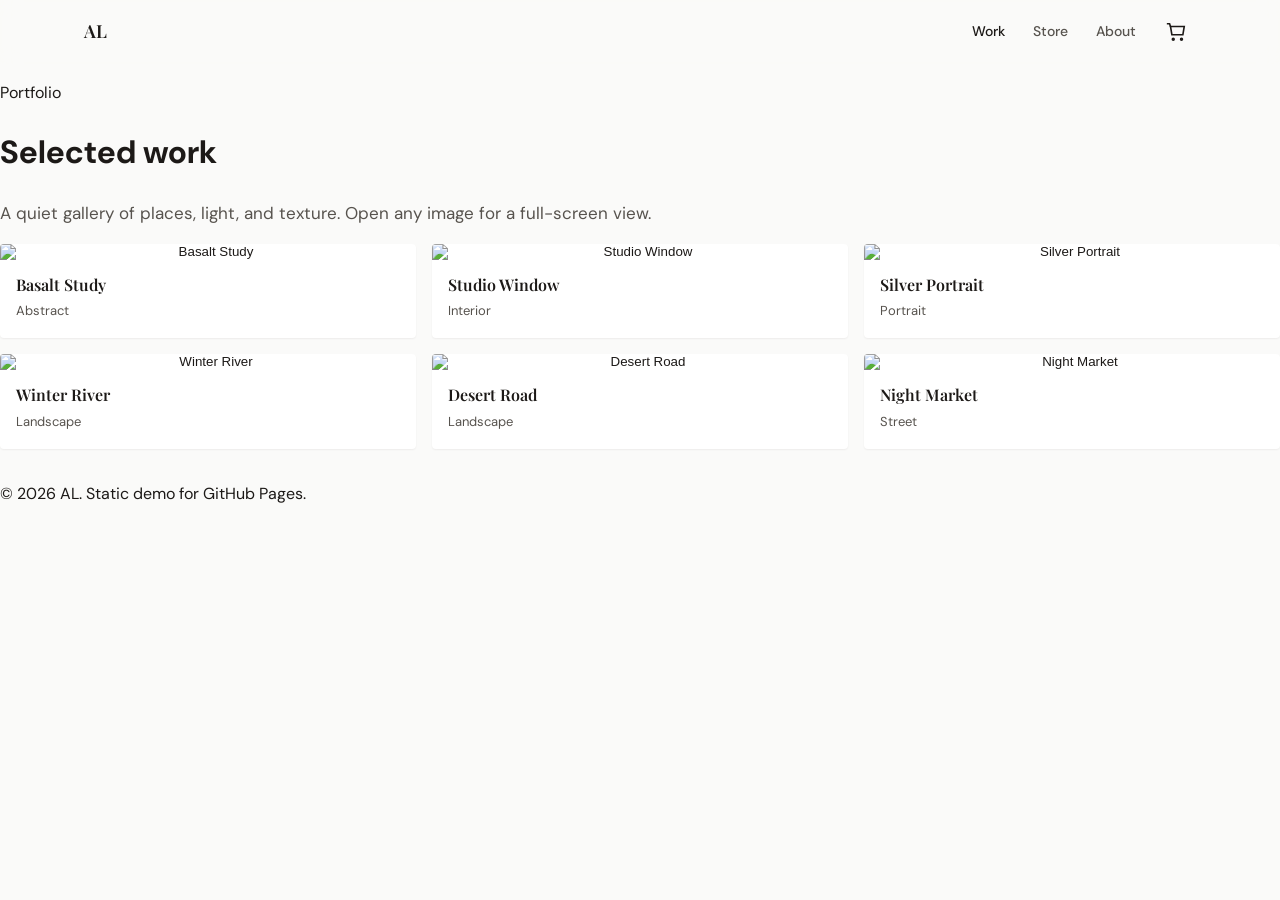
==== index.html @ bfd608ff "Rename site branding from Atelier Lumen to AL Co-authored-by: Cursor <cursoragent@cursor.com>" ====
<!DOCTYPE html>
<html lang="en">
  <head>
    <meta charset="UTF-8" />
    <meta name="viewport" content="width=device-width, initial-scale=1" />
    <title>Work — AL</title>
    <meta
      name="description"
      content="Photography portfolio — selected prints and series."
    />
    <link rel="preconnect" href="https://fonts.googleapis.com" />
    <link rel="preconnect" href="https://fonts.gstatic.com" crossorigin />
    <link
      href="https://fonts.googleapis.com/css2?family=DM+Sans:ital,opsz,wght@0,9..40,400;0,9..40,500;0,9..40,600;1,9..40,400&family=Playfair+Display:ital,wght@0,500;0,600;1,500&display=swap"
      rel="stylesheet"
    />
    <script src="https://cdn.tailwindcss.com"></script>
    <script>
      tailwind.config = {
        theme: {
          extend: {
            fontFamily: {
              serif: ['"Playfair Display"', "Georgia", "serif"],
              sans: ['"DM Sans"', "system-ui", "sans-serif"],
            },
          },
        },
      };
    </script>
    <link rel="stylesheet" href="style.css" />
  </head>
  <body class="font-sans text-stone-900 antialiased" data-page="home">
    <header class="site-header">
      <div class="site-header__inner">
        <a class="site-logo" href="index.html">AL</a>
        <nav class="site-nav" aria-label="Primary">
          <a href="index.html" data-nav="home">Work</a>
          <a href="store.html" data-nav="store">Store</a>
          <a href="about.html" data-nav="about">About</a>
          <button
            type="button"
            class="cart-btn"
            aria-label="Open cart"
            title="Cart"
          >
            <svg
              width="22"
              height="22"
              viewBox="0 0 24 24"
              fill="none"
              stroke="currentColor"
              stroke-width="1.75"
              aria-hidden="true"
            >
              <path d="M6 6h15l-1.5 9h-12z" />
              <path d="M6 6 5 3H2" />
              <circle cx="9" cy="20" r="1" />
              <circle cx="18" cy="20" r="1" />
            </svg>
            <span class="cart-btn__badge" aria-live="polite">0</span>
          </button>
        </nav>
      </div>
    </header>

    <main class="max-w-6xl mx-auto px-5 py-12 md:py-16">
      <header class="mb-10 md:mb-14 reveal">
        <p
          class="text-xs font-semibold tracking-[0.2em] uppercase text-stone-500 mb-3"
        >
          Portfolio
        </p>
        <h1
          class="font-serif text-4xl md:text-5xl font-semibold tracking-tight text-stone-900 mb-4"
        >
          Selected work
        </h1>
        <p class="prose-muted max-w-xl">
          A quiet gallery of places, light, and texture. Open any image for a
          full-screen view.
        </p>
      </header>

      <div id="gallery-root" aria-busy="true"></div>
    </main>

    <footer class="border-t border-stone-200 mt-8 py-10 text-center text-sm text-stone-500">
      <p>© <span id="y"></span> AL. Static demo for GitHub Pages.</p>
    </footer>
    <script>
      document.getElementById("y").textContent = new Date().getFullYear();
    </script>
    <script src="script.js" defer></script>
  </body>
</html>
---- style.css ----
:root {
  --color-bg: #fafaf9;
  --color-surface: #ffffff;
  --color-text: #1c1917;
  --color-muted: #57534e;
  --color-border: #e7e5e4;
  --font-serif: "Playfair Display", Georgia, serif;
  --font-sans: "DM Sans", system-ui, sans-serif;
  --header-height: 4rem;
  --transition-header: background-color 0.35s ease, border-color 0.35s ease,
    backdrop-filter 0.35s ease;
}

*,
*::before,
*::after {
  box-sizing: border-box;
}

html {
  scroll-behavior: smooth;
}

@media (prefers-reduced-motion: reduce) {
  html {
    scroll-behavior: auto;
  }
}

body {
  margin: 0;
  font-family: var(--font-sans);
  font-size: 1rem;
  line-height: 1.6;
  color: var(--color-text);
  background-color: var(--color-bg);
  min-height: 100vh;
}

img {
  max-width: 100%;
  height: auto;
  vertical-align: middle;
}

.site-header {
  position: sticky;
  top: 0;
  z-index: 40;
  height: var(--header-height);
  display: flex;
  align-items: center;
  border-bottom: 1px solid transparent;
  background-color: rgba(250, 250, 249, 0.72);
  backdrop-filter: blur(10px);
  -webkit-backdrop-filter: blur(10px);
  transition: var(--transition-header);
}

.site-header.is-solid {
  background-color: rgba(255, 255, 255, 0.94);
  border-bottom-color: var(--color-border);
}

.site-header__inner {
  width: 100%;
  max-width: 72rem;
  margin: 0 auto;
  padding: 0 1.25rem;
  display: flex;
  align-items: center;
  justify-content: space-between;
  gap: 1rem;
}

.site-logo {
  font-family: var(--font-serif);
  font-weight: 600;
  font-size: 1.125rem;
  letter-spacing: 0.02em;
  color: inherit;
  text-decoration: none;
}

.site-logo:hover {
  opacity: 0.8;
}

.site-nav {
  display: flex;
  align-items: center;
  gap: 0.25rem;
}

.site-nav a {
  color: var(--color-muted);
  text-decoration: none;
  font-size: 0.875rem;
  font-weight: 500;
  padding: 0.5rem 0.75rem;
  border-radius: 0.25rem;
  transition: color 0.2s ease, background-color 0.2s ease;
}

.site-nav a:hover,
.site-nav a:focus-visible {
  color: var(--color-text);
  background-color: rgba(28, 25, 23, 0.06);
  outline: none;
}

.site-nav a.is-active {
  color: var(--color-text);
}

.cart-btn {
  position: relative;
  display: inline-flex;
  align-items: center;
  justify-content: center;
  width: 2.5rem;
  height: 2.5rem;
  margin-left: 0.25rem;
  border: none;
  border-radius: 0.375rem;
  background: transparent;
  color: var(--color-text);
  cursor: pointer;
  transition: background-color 0.2s ease;
}

.cart-btn:hover,
.cart-btn:focus-visible {
  background-color: rgba(28, 25, 23, 0.06);
  outline: none;
}

.cart-btn__badge {
  position: absolute;
  top: 0.25rem;
  right: 0.25rem;
  min-width: 1.125rem;
  height: 1.125rem;
  padding: 0 0.25rem;
  font-size: 0.625rem;
  font-weight: 600;
  line-height: 1.125rem;
  text-align: center;
  color: #fff;
  background: var(--color-text);
  border-radius: 9999px;
  opacity: 0;
  transform: scale(0.85);
  transition: opacity 0.2s ease, transform 0.2s ease;
}

.cart-btn__badge.is-visible {
  opacity: 1;
  transform: scale(1);
}

.gallery-masonry {
  column-gap: 1rem;
  column-count: 1;
}

@media (min-width: 640px) {
  .gallery-masonry {
    column-count: 2;
  }
}

@media (min-width: 1024px) {
  .gallery-masonry {
    column-count: 3;
  }
}

.gallery-item {
  break-inside: avoid;
  margin-bottom: 1rem;
  border-radius: 0.25rem;
  overflow: hidden;
  background: var(--color-surface);
  box-shadow: 0 1px 2px rgba(28, 25, 23, 0.06);
}

.gallery-item button {
  display: block;
  width: 100%;
  padding: 0;
  border: none;
  background: none;
  cursor: zoom-in;
  color: inherit;
}

.gallery-item img {
  width: 100%;
  height: auto;
  display: block;
}

.gallery-item figcaption {
  padding: 0.75rem 1rem 1rem;
  font-size: 0.8125rem;
  color: var(--color-muted);
}

.gallery-item .title {
  font-family: var(--font-serif);
  font-size: 1rem;
  font-weight: 600;
  color: var(--color-text);
  margin: 0 0 0.25rem;
}

.reveal {
  opacity: 0;
  transform: translateY(12px);
  transition: opacity 0.7s ease, transform 0.7s ease;
}

.reveal.is-visible {
  opacity: 1;
  transform: none;
}

@media (prefers-reduced-motion: reduce) {
  .reveal {
    opacity: 1;
    transform: none;
    transition: none;
  }
}

.lightbox {
  position: fixed;
  inset: 0;
  z-index: 100;
  display: flex;
  align-items: center;
  justify-content: center;
  padding: 1rem;
  background: rgba(12, 10, 9, 0.92);
  opacity: 0;
  visibility: hidden;
  transition: opacity 0.3s ease, visibility 0.3s ease;
}

.lightbox.is-open {
  opacity: 1;
  visibility: visible;
}

.lightbox__panel {
  position: relative;
  max-width: min(96vw, 1200px);
  max-height: 92vh;
  margin: auto;
  outline: none;
}

.lightbox__panel img {
  max-height: 85vh;
  width: auto;
  max-width: 100%;
  margin: 0 auto;
  display: block;
  border-radius: 0.25rem;
  box-shadow: 0 25px 50px -12px rgba(0, 0, 0, 0.5);
}

.lightbox__caption {
  margin-top: 1rem;
  text-align: center;
  color: #e7e5e4;
  font-size: 0.875rem;
}

.lightbox__close,
.lightbox__prev,
.lightbox__next {
  position: absolute;
  z-index: 2;
  width: 2.75rem;
  height: 2.75rem;
  display: inline-flex;
  align-items: center;
  justify-content: center;
  border: 1px solid rgba(255, 255, 255, 0.25);
  border-radius: 9999px;
  background: rgba(0, 0, 0, 0.35);
  color: #fff;
  cursor: pointer;
  transition: background 0.2s ease;
}

.lightbox__close:hover,
.lightbox__prev:hover,
.lightbox__next:hover,
.lightbox__close:focus-visible,
.lightbox__prev:focus-visible,
.lightbox__next:focus-visible {
  background: rgba(255, 255, 255, 0.15);
  outline: none;
}

.lightbox__close {
  top: -0.5rem;
  right: -0.5rem;
}

.lightbox__prev {
  left: 0.5rem;
  top: 50%;
  transform: translateY(-50%);
}

.lightbox__next {
  right: 0.5rem;
  top: 50%;
  transform: translateY(-50%);
}

@media (max-width: 640px) {
  .lightbox__prev,
  .lightbox__next {
    top: auto;
    bottom: 0.5rem;
    transform: none;
  }
  .lightbox__prev {
    left: 25%;
  }
  .lightbox__next {
    right: 25%;
  }
}

.modal-backdrop {
  position: fixed;
  inset: 0;
  z-index: 90;
  background: rgba(12, 10, 9, 0.45);
  opacity: 0;
  visibility: hidden;
  transition: opacity 0.25s ease, visibility 0.25s ease;
}

.modal-backdrop.is-open {
  opacity: 1;
  visibility: visible;
}

.modal {
  position: fixed;
  left: 50%;
  top: 50%;
  z-index: 95;
  width: min(calc(100vw - 2rem), 28rem);
  padding: 1.75rem;
  background: var(--color-surface);
  border-radius: 0.5rem;
  box-shadow: 0 25px 50px -12px rgba(0, 0, 0, 0.25);
  transform: translate(-50%, -50%) scale(0.96);
  opacity: 0;
  visibility: hidden;
  transition: opacity 0.25s ease, transform 0.25s ease, visibility 0.25s ease;
}

.modal.is-open {
  transform: translate(-50%, -50%) scale(1);
  opacity: 1;
  visibility: visible;
}

.modal h2 {
  font-family: var(--font-serif);
  font-size: 1.5rem;
  margin: 0 0 0.75rem;
}

.modal p {
  margin: 0 0 1.25rem;
  color: var(--color-muted);
  font-size: 0.9375rem;
}

.modal__actions {
  display: flex;
  justify-content: flex-end;
  gap: 0.5rem;
}

.btn {
  display: inline-flex;
  align-items: center;
  justify-content: center;
  padding: 0.625rem 1.125rem;
  font-family: var(--font-sans);
  font-size: 0.875rem;
  font-weight: 600;
  border-radius: 0.375rem;
  border: none;
  cursor: pointer;
  transition: opacity 0.2s ease, background 0.2s ease;
}

.btn--primary {
  background: var(--color-text);
  color: #fff;
}

.btn--primary:hover,
.btn--primary:focus-visible {
  opacity: 0.9;
  outline: none;
}

.btn--ghost {
  background: transparent;
  color: var(--color-muted);
}

.btn--ghost:hover,
.btn--ghost:focus-visible {
  color: var(--color-text);
  outline: none;
}

.store-grid {
  display: grid;
  gap: 1.5rem;
  grid-template-columns: 1fr;
}

@media (min-width: 640px) {
  .store-grid {
    grid-template-columns: repeat(2, 1fr);
  }
}

@media (min-width: 1024px) {
  .store-grid {
    grid-template-columns: repeat(3, 1fr);
  }
}

.store-card {
  display: flex;
  flex-direction: column;
  background: var(--color-surface);
  border-radius: 0.375rem;
  overflow: hidden;
  border: 1px solid var(--color-border);
  text-decoration: none;
  color: inherit;
  transition: box-shadow 0.25s ease, transform 0.25s ease;
}

.store-card:hover,
.store-card:focus-visible {
  box-shadow: 0 12px 24px -8px rgba(28, 25, 23, 0.12);
  transform: translateY(-2px);
  outline: none;
}

.store-card__media {
  overflow: hidden;
  background: #f5f5f4;
}

.store-card__media img {
  width: 100%;
  height: auto;
  display: block;
}

.store-card__body {
  padding: 1.25rem;
  flex: 1;
  display: flex;
  flex-direction: column;
}

.store-card__body h2 {
  font-family: var(--font-serif);
  font-size: 1.125rem;
  margin: 0 0 0.5rem;
}

.store-card__meta {
  font-size: 0.8125rem;
  color: var(--color-muted);
  margin-bottom: 0.75rem;
}

.store-card__price {
  margin-top: auto;
  font-weight: 600;
  font-size: 0.9375rem;
}

.prose-muted {
  color: var(--color-muted);
  font-size: 1.0625rem;
  max-width: 42rem;
}

.loading-state,
.error-state {
  text-align: center;
  padding: 3rem 1rem;
  color: var(--color-muted);
}

.error-state {
  color: #b91c1c;
}

.sr-only {
  position: absolute;
  width: 1px;
  height: 1px;
  padding: 0;
  margin: -1px;
  overflow: hidden;
  clip: rect(0, 0, 0, 0);
  white-space: nowrap;
  border: 0;
}

body.lightbox-open,
body.modal-open {
  overflow: hidden;
}

.cart-list {
  list-style: none;
  margin: 0 0 1rem;
  padding: 0;
  max-height: 12rem;
  overflow-y: auto;
}

.cart-list li {
  display: flex;
  justify-content: space-between;
  gap: 0.5rem;
  padding: 0.5rem 0;
  border-bottom: 1px solid var(--color-border);
  font-size: 0.875rem;
}

.cart-list li:last-child {
  border-bottom: none;
}

.cart-empty {
  font-size: 0.9375rem;
  color: var(--color-muted);
  margin: 0 0 1rem;
}

.product-layout {
  display: grid;
  gap: 2rem;
  align-items: start;
}

@media (min-width: 900px) {
  .product-layout {
    grid-template-columns: minmax(0, 1.1fr) minmax(0, 0.9fr);
    gap: 3rem;
  }
}

.product-hero {
  background: var(--color-surface);
  border-radius: 0.375rem;
  overflow: hidden;
  border: 1px solid var(--color-border);
}

.product-hero img {
  width: 100%;
  height: auto;
  display: block;
}

.product-detail h1 {
  font-family: var(--font-serif);
  font-size: clamp(1.75rem, 4vw, 2.25rem);
  margin: 0 0 0.5rem;
  line-height: 1.2;
}

.product-detail .eyebrow {
  font-size: 0.75rem;
  font-weight: 600;
  letter-spacing: 0.12em;
  text-transform: uppercase;
  color: var(--color-muted);
  margin: 0 0 0.75rem;
}

.product-detail .price {
  font-size: 1.25rem;
  font-weight: 600;
  margin: 0 0 1.25rem;
}

.product-detail .description {
  color: var(--color-muted);
  margin: 0 0 1.5rem;
  line-height: 1.7;
}

.btn-row {
  display: flex;
  flex-wrap: wrap;
  gap: 0.75rem;
}
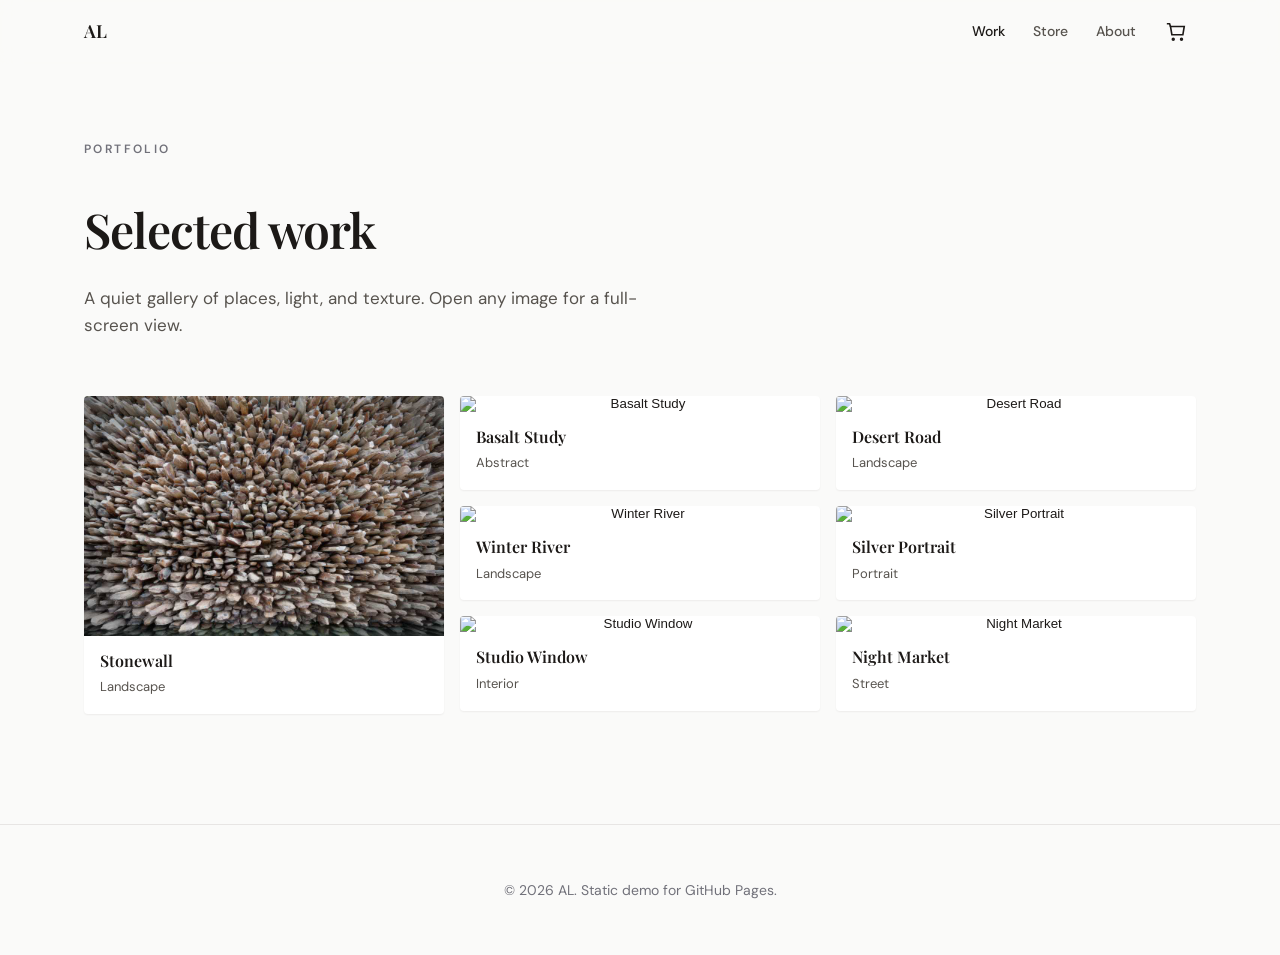
==== commit 1231632a: "Improve performance and accessibility - Remove Tailwind CDN dependency and convert to semantic CSS c" ====
--- a/index.html
+++ b/index.html
@@ -14,22 +14,9 @@
       href="https://fonts.googleapis.com/css2?family=DM+Sans:ital,opsz,wght@0,9..40,400;0,9..40,500;0,9..40,600;1,9..40,400&family=Playfair+Display:ital,wght@0,500;0,600;1,500&display=swap"
       rel="stylesheet"
     />
-    <script src="https://cdn.tailwindcss.com"></script>
-    <script>
-      tailwind.config = {
-        theme: {
-          extend: {
-            fontFamily: {
-              serif: ['"Playfair Display"', "Georgia", "serif"],
-              sans: ['"DM Sans"', "system-ui", "sans-serif"],
-            },
-          },
-        },
-      };
-    </script>
     <link rel="stylesheet" href="style.css" />
   </head>
-  <body class="font-sans text-stone-900 antialiased" data-page="home">
+  <body class="page-body" data-page="home">
     <header class="site-header">
       <div class="site-header__inner">
         <a class="site-logo" href="index.html">AL</a>
@@ -63,19 +50,15 @@
       </div>
     </header>
 
-    <main class="max-w-6xl mx-auto px-5 py-12 md:py-16">
-      <header class="mb-10 md:mb-14 reveal">
-        <p
-          class="text-xs font-semibold tracking-[0.2em] uppercase text-stone-500 mb-3"
-        >
+    <main class="page-main">
+      <header class="page-header reveal">
+        <p class="page-subtitle">
           Portfolio
         </p>
-        <h1
-          class="font-serif text-4xl md:text-5xl font-semibold tracking-tight text-stone-900 mb-4"
-        >
+        <h1 class="page-title">
           Selected work
         </h1>
-        <p class="prose-muted max-w-xl">
+        <p class="page-description">
           A quiet gallery of places, light, and texture. Open any image for a
           full-screen view.
         </p>
@@ -84,7 +67,7 @@
       <div id="gallery-root" aria-busy="true"></div>
     </main>
 
-    <footer class="border-t border-stone-200 mt-8 py-10 text-center text-sm text-stone-500">
+    <footer class="page-footer">
       <p>© <span id="y"></span> AL. Static demo for GitHub Pages.</p>
     </footer>
     <script>
--- a/style.css
+++ b/style.css
@@ -37,10 +37,118 @@
   min-height: 100vh;
 }
 
+body.modal-open {
+  overflow: hidden;
+}
+
 img {
   max-width: 100%;
   height: auto;
   vertical-align: middle;
+}
+
+/* Page layout */
+.page-body {
+  font-family: var(--font-sans);
+  color: var(--color-text);
+  -webkit-font-smoothing: antialiased;
+  font-smoothing: antialiased;
+}
+
+.page-main {
+  max-width: 72rem;
+  margin-left: auto;
+  margin-right: auto;
+  padding-left: 1.25rem;
+  padding-right: 1.25rem;
+  padding-top: 3rem;
+  padding-bottom: 3rem;
+}
+
+.page-main--about {
+  max-width: 48rem;
+}
+
+.page-header {
+  margin-bottom: 2.5rem;
+}
+
+.page-title {
+  font-family: var(--font-serif);
+  font-size: 2.25rem;
+  font-weight: 600;
+  letter-spacing: -0.02em;
+  color: var(--color-text);
+  margin-bottom: 1rem;
+}
+
+.page-subtitle {
+  font-size: 0.75rem;
+  font-weight: 600;
+  letter-spacing: 0.2em;
+  text-transform: uppercase;
+  color: #71717a;
+  margin-bottom: 0.75rem;
+}
+
+.page-description {
+  color: var(--color-muted);
+  font-size: 1.0625rem;
+  max-width: 36rem;
+}
+
+.page-footer {
+  border-top: 1px solid #e7e5e4;
+  margin-top: 2rem;
+  padding-top: 2.5rem;
+  padding-bottom: 2.5rem;
+  text-align: center;
+  font-size: 0.875rem;
+  color: #71717a;
+}
+
+.link {
+  color: #71717a;
+  text-decoration: underline;
+  text-underline-offset: 0.25rem;
+  text-decoration-color: #d4d4d8;
+  transition: color 0.2s ease, text-decoration-color 0.2s ease;
+}
+
+.link:hover,
+.link:focus {
+  color: var(--color-text);
+  text-decoration-color: var(--color-text);
+  outline: none;
+}
+
+.text-content {
+  color: #52525b;
+  line-height: 1.75;
+}
+
+.text-content > * + * {
+  margin-top: 1.5rem;
+}
+
+@media (min-width: 768px) {
+  .page-main {
+    padding-top: 4rem;
+    padding-bottom: 4rem;
+  }
+
+  .page-main--about {
+    padding-top: 5rem;
+    padding-bottom: 5rem;
+  }
+
+  .page-header {
+    margin-bottom: 3.5rem;
+  }
+
+  .page-title {
+    font-size: 3rem;
+  }
 }
 
 .site-header {
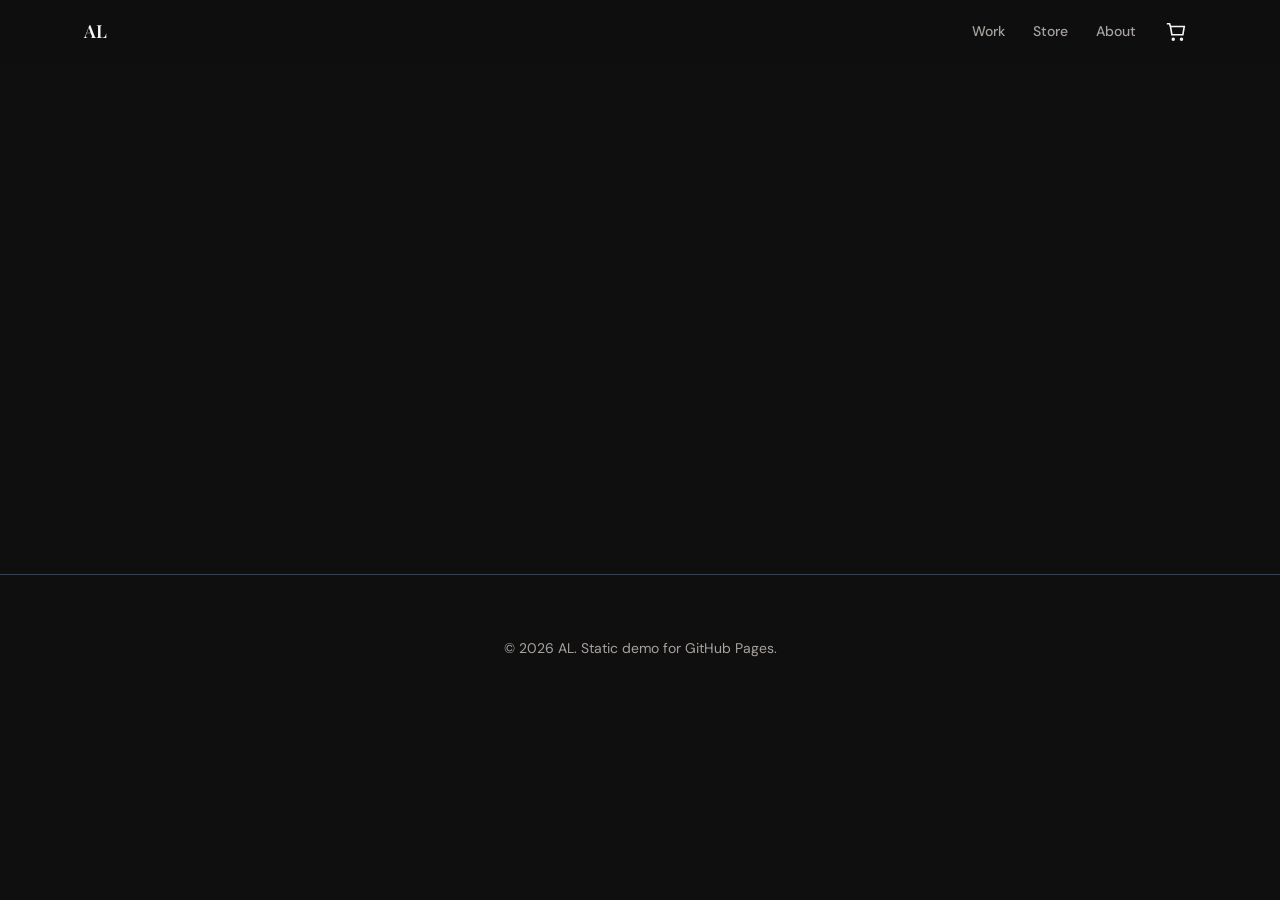
==== commit 8bcc2b18: "Update portfolio files and add common.js" ====
--- a/index.html
+++ b/index.html
@@ -8,6 +8,18 @@
       name="description"
       content="Photography portfolio — selected prints and series."
     />
+    <meta name="keywords" content="photography, portfolio, prints, landscape, abstract, interior, portrait, street" />
+    <meta name="author" content="AL" />
+    <meta property="og:title" content="Work — AL" />
+    <meta property="og:description" content="Photography portfolio — selected prints and series." />
+    <meta property="og:type" content="website" />
+    <meta property="og:url" content="https://your-domain.com/" />
+    <meta property="og:image" content="https://your-domain.com/Photos 1/Stonewall.jpg" />
+    <meta name="twitter:card" content="summary_large_image" />
+    <meta name="twitter:title" content="Work — AL" />
+    <meta name="twitter:description" content="Photography portfolio — selected prints and series." />
+    <meta name="twitter:image" content="https://your-domain.com/Photos 1/Stonewall.jpg" />
+    <link rel="canonical" href="https://your-domain.com/" />
     <link rel="preconnect" href="https://fonts.googleapis.com" />
     <link rel="preconnect" href="https://fonts.gstatic.com" crossorigin />
     <link
@@ -70,9 +82,7 @@
     <footer class="page-footer">
       <p>© <span id="y"></span> AL. Static demo for GitHub Pages.</p>
     </footer>
-    <script>
-      document.getElementById("y").textContent = new Date().getFullYear();
-    </script>
+    <script src="common.js" defer></script>
     <script src="script.js" defer></script>
   </body>
 </html>
--- a/style.css
+++ b/style.css
@@ -1,9 +1,9 @@
 :root {
-  --color-bg: #fafaf9;
-  --color-surface: #ffffff;
-  --color-text: #1c1917;
-  --color-muted: #57534e;
-  --color-border: #e7e5e4;
+  --color-bg: #0f0f0f;
+  --color-surface: #1a1a1a;
+  --color-text: #f5f5f4;
+  --color-muted: #a8a29e;
+  --color-border: #374151;
   --font-serif: "Playfair Display", Georgia, serif;
   --font-sans: "DM Sans", system-ui, sans-serif;
   --header-height: 4rem;
@@ -35,6 +35,7 @@
   color: var(--color-text);
   background-color: var(--color-bg);
   min-height: 100vh;
+  scrollbar-gutter: stable; /* Prevents layout shift when scrollbars appear */
 }
 
 body.modal-open {
@@ -59,10 +60,10 @@
   max-width: 72rem;
   margin-left: auto;
   margin-right: auto;
-  padding-left: 1.25rem;
-  padding-right: 1.25rem;
-  padding-top: 3rem;
-  padding-bottom: 3rem;
+  padding-left: 2rem;
+  padding-right: 2rem;
+  padding-top: 4rem;
+  padding-bottom: 4rem;
 }
 
 .page-main--about {
@@ -70,7 +71,7 @@
 }
 
 .page-header {
-  margin-bottom: 2.5rem;
+  margin-bottom: 3rem;
 }
 
 .page-title {
@@ -79,7 +80,7 @@
   font-weight: 600;
   letter-spacing: -0.02em;
   color: var(--color-text);
-  margin-bottom: 1rem;
+  margin-bottom: 1.5rem;
 }
 
 .page-subtitle {
@@ -87,31 +88,32 @@
   font-weight: 600;
   letter-spacing: 0.2em;
   text-transform: uppercase;
-  color: #71717a;
-  margin-bottom: 0.75rem;
+  color: var(--color-muted);
+  margin-bottom: 1rem;
 }
 
 .page-description {
   color: var(--color-muted);
   font-size: 1.0625rem;
   max-width: 36rem;
+  line-height: 1.7;
 }
 
 .page-footer {
-  border-top: 1px solid #e7e5e4;
-  margin-top: 2rem;
-  padding-top: 2.5rem;
-  padding-bottom: 2.5rem;
+  border-top: 1px solid var(--color-border);
+  margin-top: 4rem;
+  padding-top: 3rem;
+  padding-bottom: 3rem;
   text-align: center;
   font-size: 0.875rem;
-  color: #71717a;
+  color: var(--color-muted);
 }
 
 .link {
-  color: #71717a;
+  color: var(--color-muted);
   text-decoration: underline;
   text-underline-offset: 0.25rem;
-  text-decoration-color: #d4d4d8;
+  text-decoration-color: var(--color-border);
   transition: color 0.2s ease, text-decoration-color 0.2s ease;
 }
 
@@ -123,7 +125,7 @@
 }
 
 .text-content {
-  color: #52525b;
+  color: var(--color-muted);
   line-height: 1.75;
 }
 
@@ -133,17 +135,17 @@
 
 @media (min-width: 768px) {
   .page-main {
-    padding-top: 4rem;
-    padding-bottom: 4rem;
-  }
-
-  .page-main--about {
     padding-top: 5rem;
     padding-bottom: 5rem;
   }
 
+  .page-main--about {
+    padding-top: 6rem;
+    padding-bottom: 6rem;
+  }
+
   .page-header {
-    margin-bottom: 3.5rem;
+    margin-bottom: 4rem;
   }
 
   .page-title {
@@ -159,14 +161,14 @@
   display: flex;
   align-items: center;
   border-bottom: 1px solid transparent;
-  background-color: rgba(250, 250, 249, 0.72);
+  background-color: rgba(15, 15, 15, 0.85);
   backdrop-filter: blur(10px);
   -webkit-backdrop-filter: blur(10px);
   transition: var(--transition-header);
 }
 
 .site-header.is-solid {
-  background-color: rgba(255, 255, 255, 0.94);
+  background-color: rgba(26, 26, 26, 0.95);
   border-bottom-color: var(--color-border);
 }
 
@@ -213,7 +215,7 @@
 .site-nav a:hover,
 .site-nav a:focus-visible {
   color: var(--color-text);
-  background-color: rgba(28, 25, 23, 0.06);
+  background-color: rgba(245, 245, 244, 0.1);
   outline: none;
 }
 
@@ -239,7 +241,7 @@
 
 .cart-btn:hover,
 .cart-btn:focus-visible {
-  background-color: rgba(28, 25, 23, 0.06);
+  background-color: rgba(245, 245, 244, 0.1);
   outline: none;
 }
 
@@ -268,7 +270,7 @@
 }
 
 .gallery-masonry {
-  column-gap: 1rem;
+  column-gap: 2rem;
   column-count: 1;
 }
 
@@ -286,11 +288,17 @@
 
 .gallery-item {
   break-inside: avoid;
-  margin-bottom: 1rem;
-  border-radius: 0.25rem;
+  margin-bottom: 2rem;
+  border-radius: 0.5rem;
   overflow: hidden;
   background: var(--color-surface);
-  box-shadow: 0 1px 2px rgba(28, 25, 23, 0.06);
+  box-shadow: 0 2px 8px rgba(0, 0, 0, 0.4);
+  transition: transform 0.2s ease, box-shadow 0.2s ease;
+}
+
+.gallery-item:hover {
+  transform: translateY(-2px);
+  box-shadow: 0 4px 16px rgba(0, 0, 0, 0.5);
 }
 
 .gallery-item button {
@@ -454,11 +462,13 @@
   opacity: 0;
   visibility: hidden;
   transition: opacity 0.25s ease, visibility 0.25s ease;
+  pointer-events: none; /* Prevents clicking through the backdrop */
 }
 
 .modal-backdrop.is-open {
   opacity: 1;
   visibility: visible;
+  pointer-events: auto; /* Re-enables interaction */
 }
 
 .modal {
@@ -539,7 +549,7 @@
 
 .store-grid {
   display: grid;
-  gap: 1.5rem;
+  gap: 2rem;
   grid-template-columns: 1fr;
 }
 
@@ -559,24 +569,25 @@
   display: flex;
   flex-direction: column;
   background: var(--color-surface);
-  border-radius: 0.375rem;
+  border-radius: 0.5rem;
   overflow: hidden;
   border: 1px solid var(--color-border);
   text-decoration: none;
   color: inherit;
-  transition: box-shadow 0.25s ease, transform 0.25s ease;
+  transition: box-shadow 0.3s ease, transform 0.3s ease;
+  box-shadow: 0 2px 8px rgba(0, 0, 0, 0.3);
 }
 
 .store-card:hover,
 .store-card:focus-visible {
-  box-shadow: 0 12px 24px -8px rgba(28, 25, 23, 0.12);
-  transform: translateY(-2px);
+  box-shadow: 0 8px 24px rgba(0, 0, 0, 0.4);
+  transform: translateY(-4px);
   outline: none;
 }
 
 .store-card__media {
   overflow: hidden;
-  background: #f5f5f4;
+  background: #2a2a2a;
 }
 
 .store-card__media img {
@@ -671,6 +682,17 @@
   margin: 0 0 1rem;
 }
 
+.cart-qty {
+  display: flex;
+  align-items: center;
+  gap: 0.5rem;
+}
+
+.qty-val {
+  min-width: 1rem;
+  text-align: center;
+  font-variant-numeric: tabular-nums;
+}
 .product-layout {
   display: grid;
   gap: 2rem;
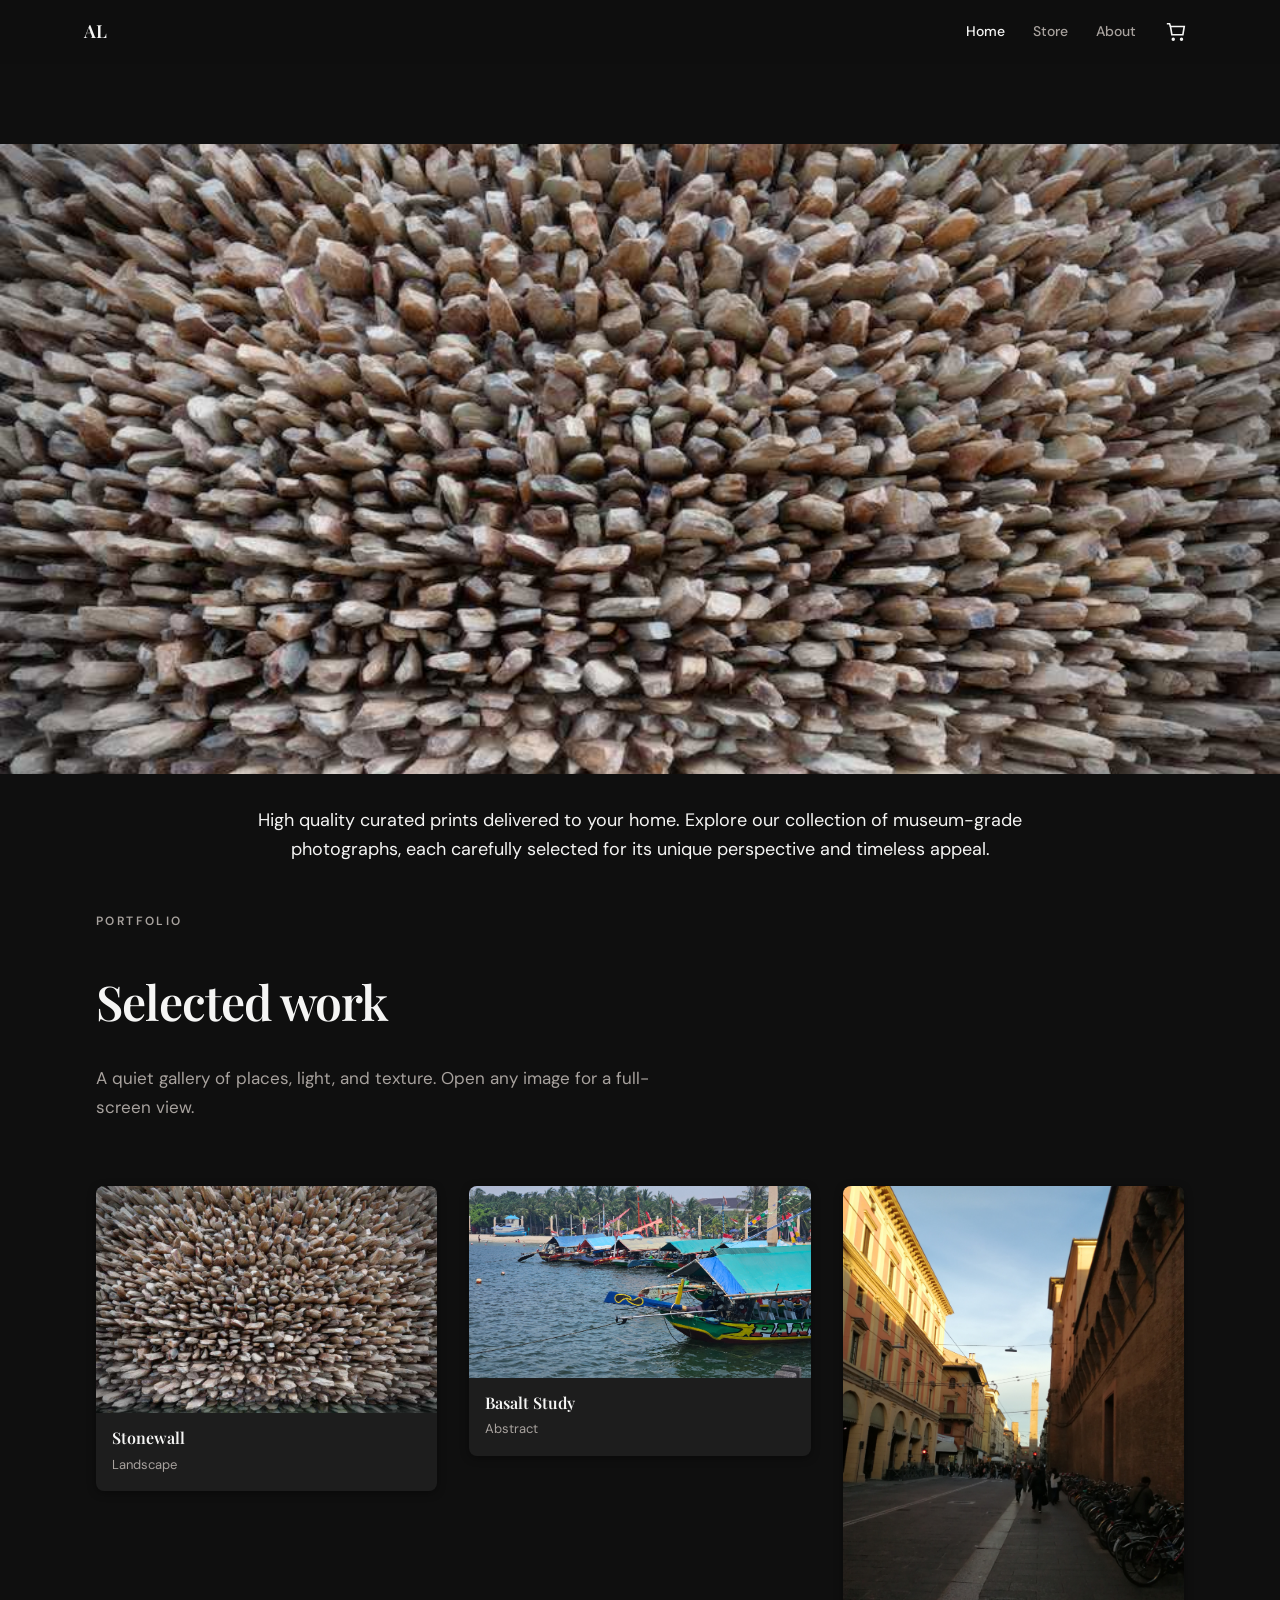
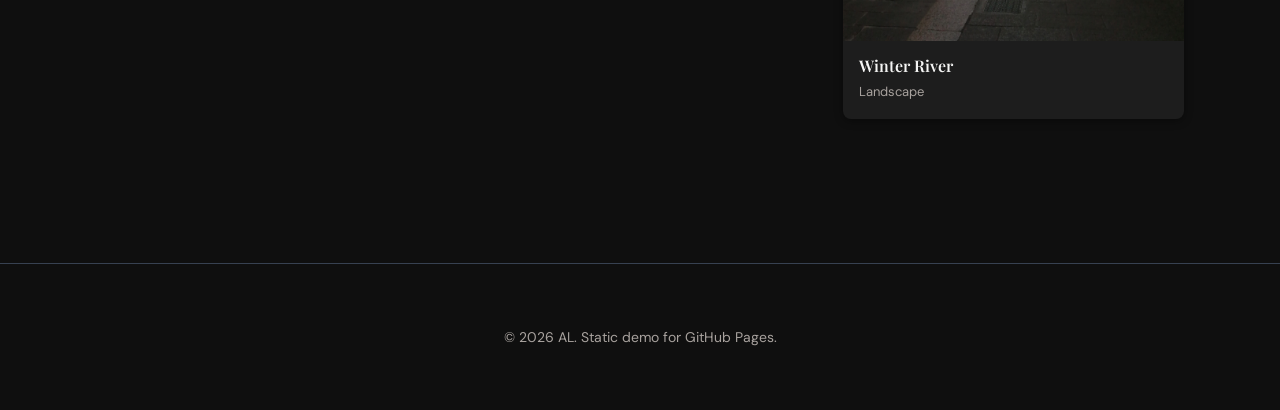
==== commit ea5208da: "updates" ====
--- a/index.html
+++ b/index.html
@@ -3,20 +3,20 @@
   <head>
     <meta charset="UTF-8" />
     <meta name="viewport" content="width=device-width, initial-scale=1" />
-    <title>Work — AL</title>
+    <title>Home — AL</title>
     <meta
       name="description"
       content="Photography portfolio — selected prints and series."
     />
     <meta name="keywords" content="photography, portfolio, prints, landscape, abstract, interior, portrait, street" />
     <meta name="author" content="AL" />
-    <meta property="og:title" content="Work — AL" />
+    <meta property="og:title" content="Home — AL" />
     <meta property="og:description" content="Photography portfolio — selected prints and series." />
     <meta property="og:type" content="website" />
     <meta property="og:url" content="https://your-domain.com/" />
     <meta property="og:image" content="https://your-domain.com/Photos 1/Stonewall.jpg" />
     <meta name="twitter:card" content="summary_large_image" />
-    <meta name="twitter:title" content="Work — AL" />
+    <meta name="twitter:title" content="Home — AL" />
     <meta name="twitter:description" content="Photography portfolio — selected prints and series." />
     <meta name="twitter:image" content="https://your-domain.com/Photos 1/Stonewall.jpg" />
     <link rel="canonical" href="https://your-domain.com/" />
@@ -33,7 +33,7 @@
       <div class="site-header__inner">
         <a class="site-logo" href="index.html">AL</a>
         <nav class="site-nav" aria-label="Primary">
-          <a href="index.html" data-nav="home">Work</a>
+          <a href="index.html" data-nav="home">Home</a>
           <a href="store.html" data-nav="store">Store</a>
           <a href="about.html" data-nav="about">About</a>
           <button
@@ -63,6 +63,16 @@
     </header>
 
     <main class="page-main">
+      <section class="hero reveal">
+        <img src="Photos 1/Stonewall.jpg" alt="Stonewall" class="hero-image">
+      </section>
+
+      <section class="intro reveal">
+        <p class="intro-text">
+          High quality curated prints delivered to your home. Explore our collection of museum-grade photographs, each carefully selected for its unique perspective and timeless appeal.
+        </p>
+      </section>
+
       <header class="page-header reveal">
         <p class="page-subtitle">
           Portfolio
--- a/style.css
+++ b/style.css
@@ -1,6 +1,6 @@
 :root {
   --color-bg: #0f0f0f;
-  --color-surface: #1a1a1a;
+  --color-surface: #1d1d1d;
   --color-text: #f5f5f4;
   --color-muted: #a8a29e;
   --color-border: #374151;
@@ -64,6 +64,34 @@
   padding-right: 2rem;
   padding-top: 4rem;
   padding-bottom: 4rem;
+}
+
+.hero {
+  width: 100vw;
+  margin-left: calc(-50vw + 50%);
+  height: 70vh;
+  overflow: hidden;
+  margin-bottom: 2rem;
+}
+
+.hero-image {
+  width: 100%;
+  height: 100%;
+  object-fit: cover;
+}
+
+.intro {
+  text-align: center;
+  margin-bottom: 3rem;
+}
+
+.intro-text {
+  font-size: 1.125rem;
+  line-height: 1.6;
+  color: var(--color-text);
+  max-width: 48rem;
+  margin-left: auto;
+  margin-right: auto;
 }
 
 .page-main--about {
@@ -256,7 +284,7 @@
   font-weight: 600;
   line-height: 1.125rem;
   text-align: center;
-  color: #fff;
+  color: #000;
   background: var(--color-text);
   border-radius: 9999px;
   opacity: 0;
@@ -526,8 +554,9 @@
 }
 
 .btn--primary {
-  background: var(--color-text);
-  color: #fff;
+  background: var(--color-surface);
+  color: var(--color-text);
+  box-shadow: 0 2px 8px rgba(0, 0, 0, 0.3);
 }
 
 .btn--primary:hover,
@@ -548,24 +577,24 @@
 }
 
 .store-grid {
-  display: grid;
-  gap: 2rem;
-  grid-template-columns: 1fr;
+  column-gap: 2rem;
+  column-count: 1;
 }
 
 @media (min-width: 640px) {
   .store-grid {
-    grid-template-columns: repeat(2, 1fr);
+    column-count: 2;
   }
 }
 
 @media (min-width: 1024px) {
   .store-grid {
-    grid-template-columns: repeat(3, 1fr);
+    column-count: 3;
   }
 }
 
 .store-card {
+  break-inside: avoid;
   display: flex;
   flex-direction: column;
   background: var(--color-surface);
@@ -576,6 +605,7 @@
   color: inherit;
   transition: box-shadow 0.3s ease, transform 0.3s ease;
   box-shadow: 0 2px 8px rgba(0, 0, 0, 0.3);
+  margin-bottom: 2rem;
 }
 
 .store-card:hover,
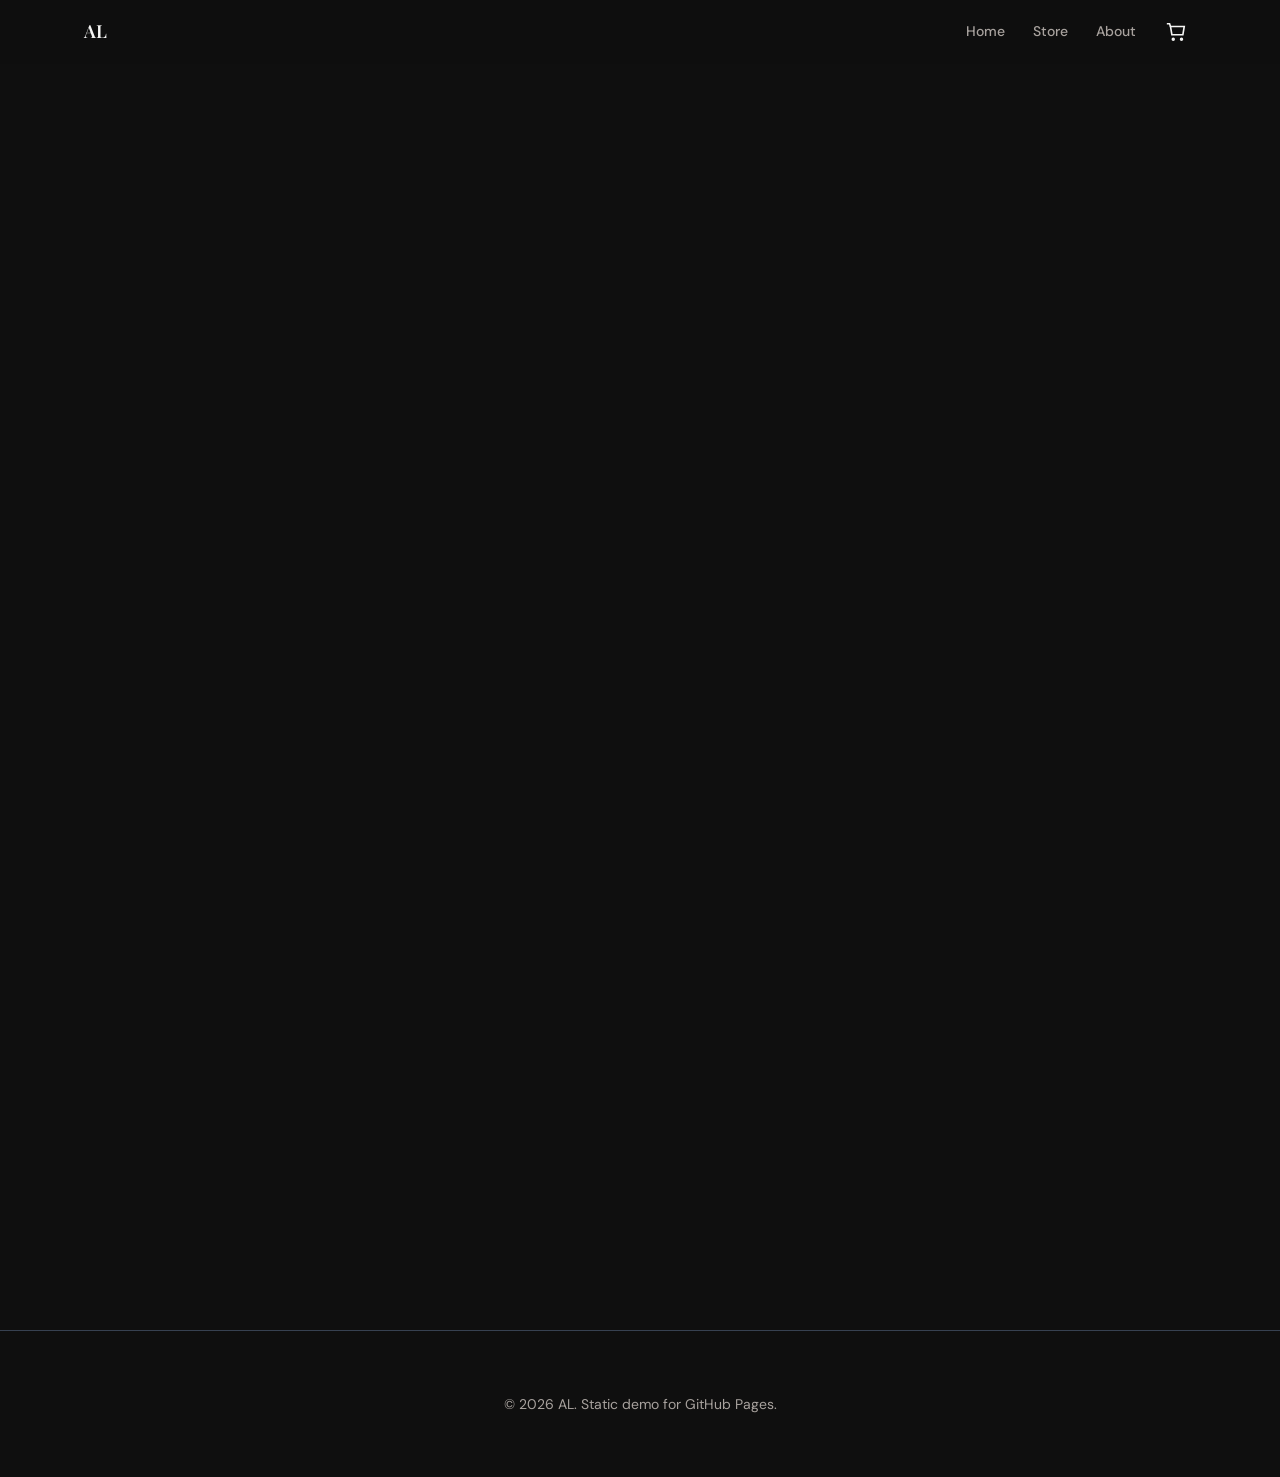
==== commit 103dc480: "Updates" ====
--- a/index.html
+++ b/index.html
@@ -14,11 +14,11 @@
     <meta property="og:description" content="Photography portfolio — selected prints and series." />
     <meta property="og:type" content="website" />
     <meta property="og:url" content="https://your-domain.com/" />
-    <meta property="og:image" content="https://your-domain.com/Photos 1/Stonewall.jpg" />
+    <meta property="og:image" content="https://your-domain.com/Photos%201/Stonewall.jpg" />
     <meta name="twitter:card" content="summary_large_image" />
     <meta name="twitter:title" content="Home — AL" />
     <meta name="twitter:description" content="Photography portfolio — selected prints and series." />
-    <meta name="twitter:image" content="https://your-domain.com/Photos 1/Stonewall.jpg" />
+    <meta name="twitter:image" content="https://your-domain.com/Photos%201/Stonewall.jpg" />
     <link rel="canonical" href="https://your-domain.com/" />
     <link rel="preconnect" href="https://fonts.googleapis.com" />
     <link rel="preconnect" href="https://fonts.gstatic.com" crossorigin />
@@ -64,7 +64,7 @@
 
     <main class="page-main">
       <section class="hero reveal">
-        <img src="Photos 1/Stonewall.jpg" alt="Stonewall" class="hero-image">
+        <img src="Photos 1/Stonewall.jpg" alt="Stonewall street scene, a high quality curated print." class="hero-image" loading="lazy">
       </section>
 
       <section class="intro reveal">
@@ -81,12 +81,11 @@
           Selected work
         </h1>
         <p class="page-description">
-          A quiet gallery of places, light, and texture. Open any image for a
-          full-screen view.
+          A quiet gallery of places, light, and texture. Open any image for a full-screen view.
         </p>
       </header>
 
-      <div id="gallery-root" aria-busy="true"></div>
+      <section id="gallery-root" aria-busy="true"></section>
     </main>
 
     <footer class="page-footer">
@@ -95,4 +94,4 @@
     <script src="common.js" defer></script>
     <script src="script.js" defer></script>
   </body>
-</html>
+</html>
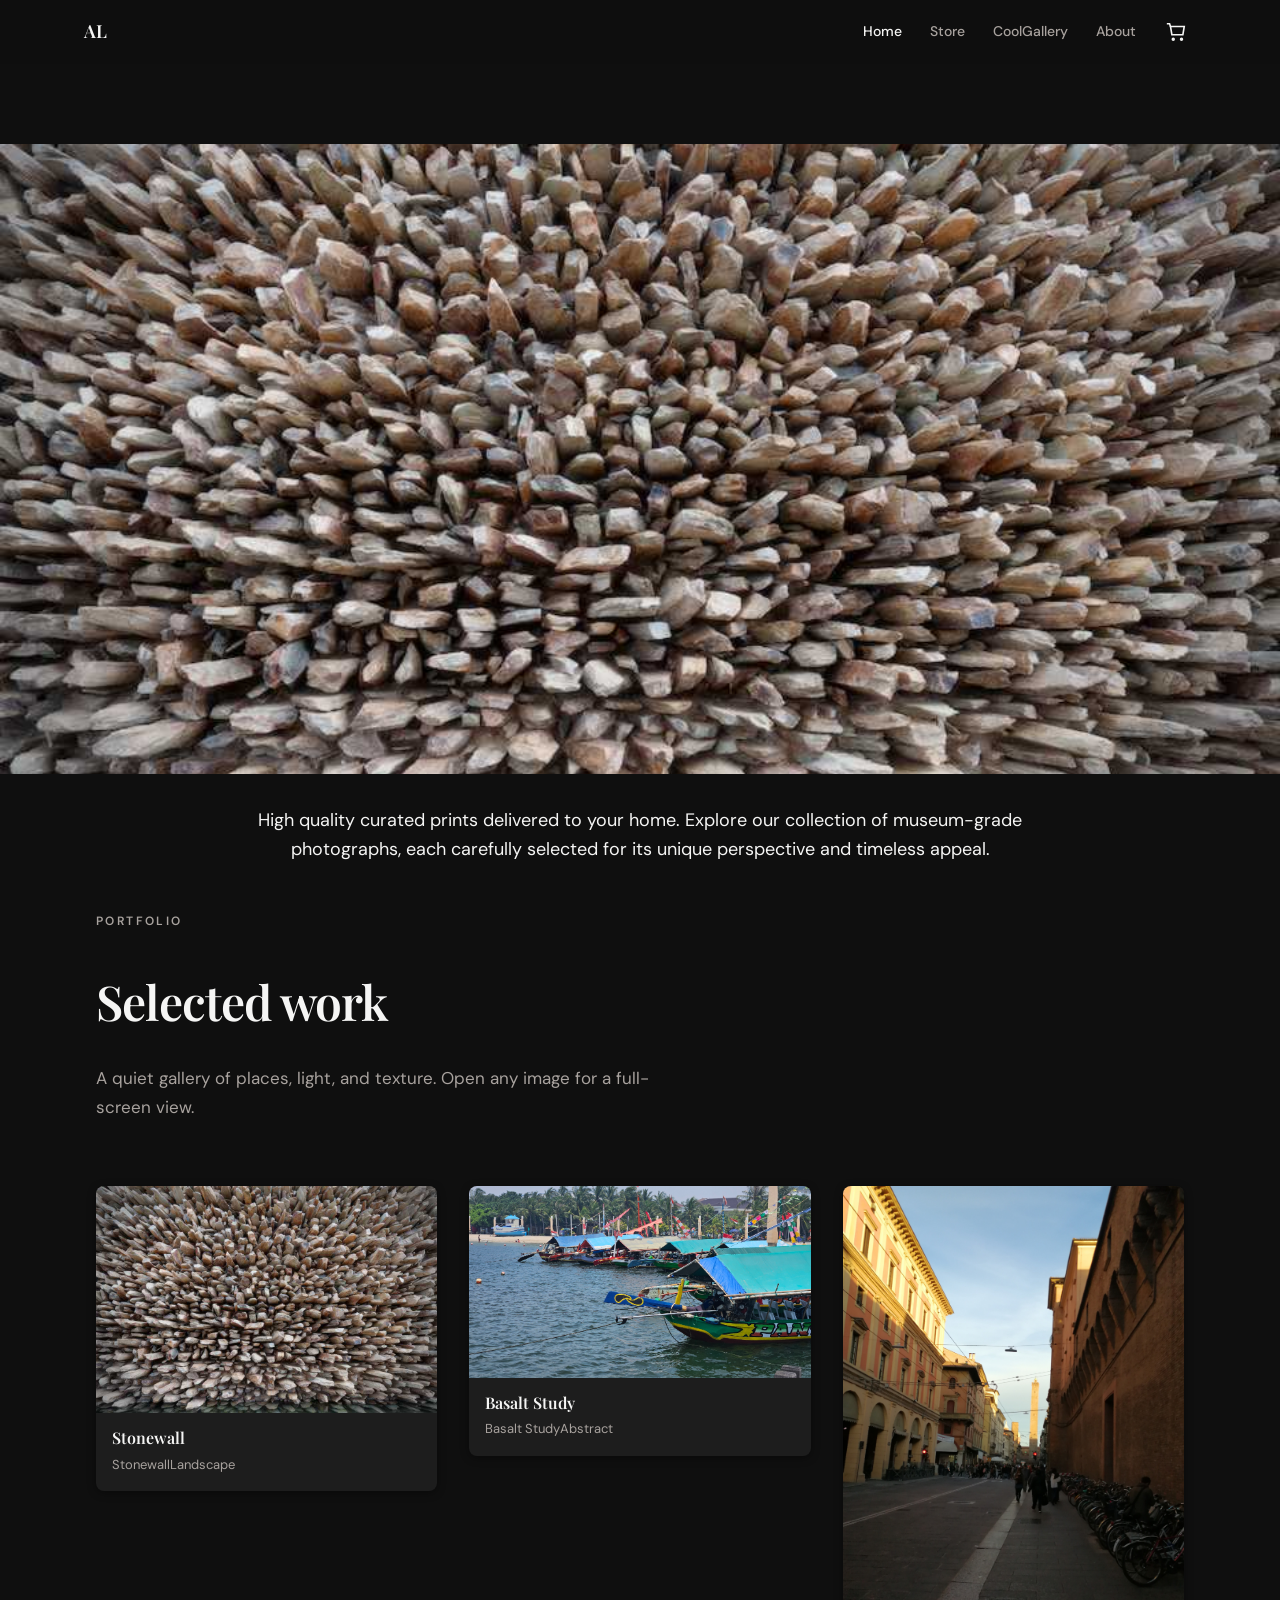
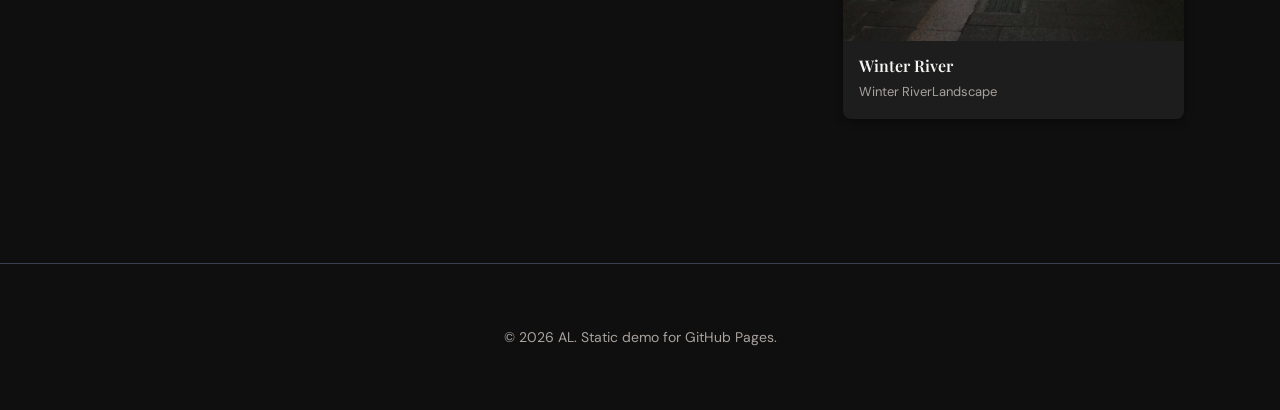
==== commit 314157e7: "Updates" ====
--- a/index.html
+++ b/index.html
@@ -35,6 +35,7 @@
         <nav class="site-nav" aria-label="Primary">
           <a href="index.html" data-nav="home">Home</a>
           <a href="store.html" data-nav="store">Store</a>
+          <a href="coolgallery.html" data-nav="coolgallery">CoolGallery</a>
           <a href="about.html" data-nav="about">About</a>
           <button
             type="button"
--- a/style.css
+++ b/style.css
@@ -782,3 +782,186 @@
   flex-wrap: wrap;
   gap: 0.75rem;
 }
+
+.coolgallery-hero {
+  position: relative;
+  overflow: hidden;
+  padding: 3rem 1.5rem;
+  border-radius: 1.25rem;
+  background: radial-gradient(circle at top left, rgba(56, 189, 248, 0.18), transparent 35%), radial-gradient(circle at bottom right, rgba(59, 130, 246, 0.16), transparent 28%), #110f14;
+  border: 1px solid rgba(255, 255, 255, 0.08);
+  box-shadow: 0 18px 80px rgba(0, 0, 0, 0.35);
+  margin-bottom: 3rem;
+}
+
+.coolgallery-hero__inner {
+  position: relative;
+  z-index: 1;
+  text-align: center;
+  max-width: 56rem;
+  margin: 0 auto;
+}
+
+.coolgallery-hero-copy {
+  color: rgba(245, 245, 244, 0.82);
+  max-width: 44rem;
+  margin: 0 auto 2rem;
+  line-height: 1.8;
+}
+
+.coolgallery-start {
+  position: relative;
+  padding: 1rem 2rem;
+  font-size: 1rem;
+  box-shadow: 0 0 0 0 rgba(56, 189, 248, 0.35);
+  animation: glowPulse 2.8s ease-in-out infinite;
+}
+
+@keyframes glowPulse {
+  0%, 100% { box-shadow: 0 0 0 0 rgba(56, 189, 248, 0.16); }
+  50% { box-shadow: 0 0 52px 18px rgba(56, 189, 248, 0.12); }
+}
+
+.coolgallery-stage,
+.coolgallery-results {
+  display: grid;
+  gap: 1.75rem;
+  max-width: 72rem;
+  margin: 0 auto;
+}
+
+.coolgallery-card {
+  position: relative;
+  min-height: 62vh;
+  max-width: 62rem;
+  margin: 0 auto;
+  border-radius: 1.25rem;
+  overflow: hidden;
+  background: linear-gradient(180deg, rgba(14, 14, 22, 0.98), rgba(19, 18, 28, 0.94));
+  border: 1px solid rgba(255, 255, 255, 0.08);
+  box-shadow: 0 28px 80px rgba(0, 0, 0, 0.35);
+  transition: transform 0.3s ease, opacity 0.3s ease;
+}
+
+.coolgallery-card img {
+  display: block;
+  width: 100%;
+  height: min(58vh, 72vh);
+  object-fit: cover;
+  pointer-events: none;
+}
+
+.coolgallery-card__info {
+  padding: 1.5rem 1.5rem 2rem;
+}
+
+.coolgallery-copy {
+  margin: 0.75rem 0 0;
+  color: rgba(245, 245, 244, 0.8);
+  line-height: 1.7;
+}
+
+.coolgallery-meta {
+  margin-top: 1rem;
+  color: var(--color-muted);
+  font-size: 0.95rem;
+}
+
+.coolgallery-actions {
+  display: flex;
+  flex-wrap: wrap;
+  justify-content: center;
+  gap: 1rem;
+  margin-top: 0.75rem;
+}
+
+.coolgallery-action {
+  min-width: 12rem;
+}
+
+.coolgallery-hint {
+  color: var(--color-muted);
+  text-align: center;
+  margin-top: 1rem;
+  animation: floatHint 4s ease-in-out infinite;
+}
+
+@keyframes floatHint {
+  0%, 100% { transform: translateY(0); }
+  50% { transform: translateY(-5px); }
+}
+
+.coolgallery-progress {
+  text-align: center;
+  color: var(--color-muted);
+  margin-top: 0.25rem;
+}
+
+.swipe-hint {
+  position: absolute;
+  top: 1rem;
+  padding: 0.75rem 1rem;
+  border-radius: 999px;
+  font-weight: 700;
+  font-size: 0.875rem;
+  letter-spacing: 0.16em;
+  text-transform: uppercase;
+  opacity: 0;
+  transform: scale(0.88);
+  transition: opacity 0.2s ease, transform 0.2s ease;
+  pointer-events: none;
+}
+
+.swipe-hint--left {
+  left: 1rem;
+  background: rgba(248, 113, 113, 0.92);
+  color: #fff;
+}
+
+.swipe-hint--right {
+  right: 1rem;
+  background: rgba(34, 197, 94, 0.95);
+  color: #fff;
+}
+
+.swipe-hint.is-active {
+  opacity: 1;
+  transform: scale(1);
+}
+
+.coolgallery-grid {
+  display: grid;
+  gap: 1rem;
+  grid-template-columns: repeat(auto-fit, minmax(220px, 1fr));
+}
+
+.coolgallery-result-card {
+  border-radius: 1rem;
+  overflow: hidden;
+  background: var(--color-surface);
+  border: 1px solid var(--color-border);
+  box-shadow: 0 18px 40px rgba(0, 0, 0, 0.22);
+}
+
+.coolgallery-result-card img {
+  width: 100%;
+  display: block;
+}
+
+.coolgallery-result-body {
+  padding: 1rem;
+}
+
+.coolgallery-result-price {
+  margin-top: 0.75rem;
+  color: #38bdf8;
+  font-weight: 700;
+}
+
+.coolgallery-intro .page-title {
+  font-size: clamp(2rem, 5vw, 3rem);
+}
+
+.coolgallery-results .page-title {
+  margin-top: 0;
+}
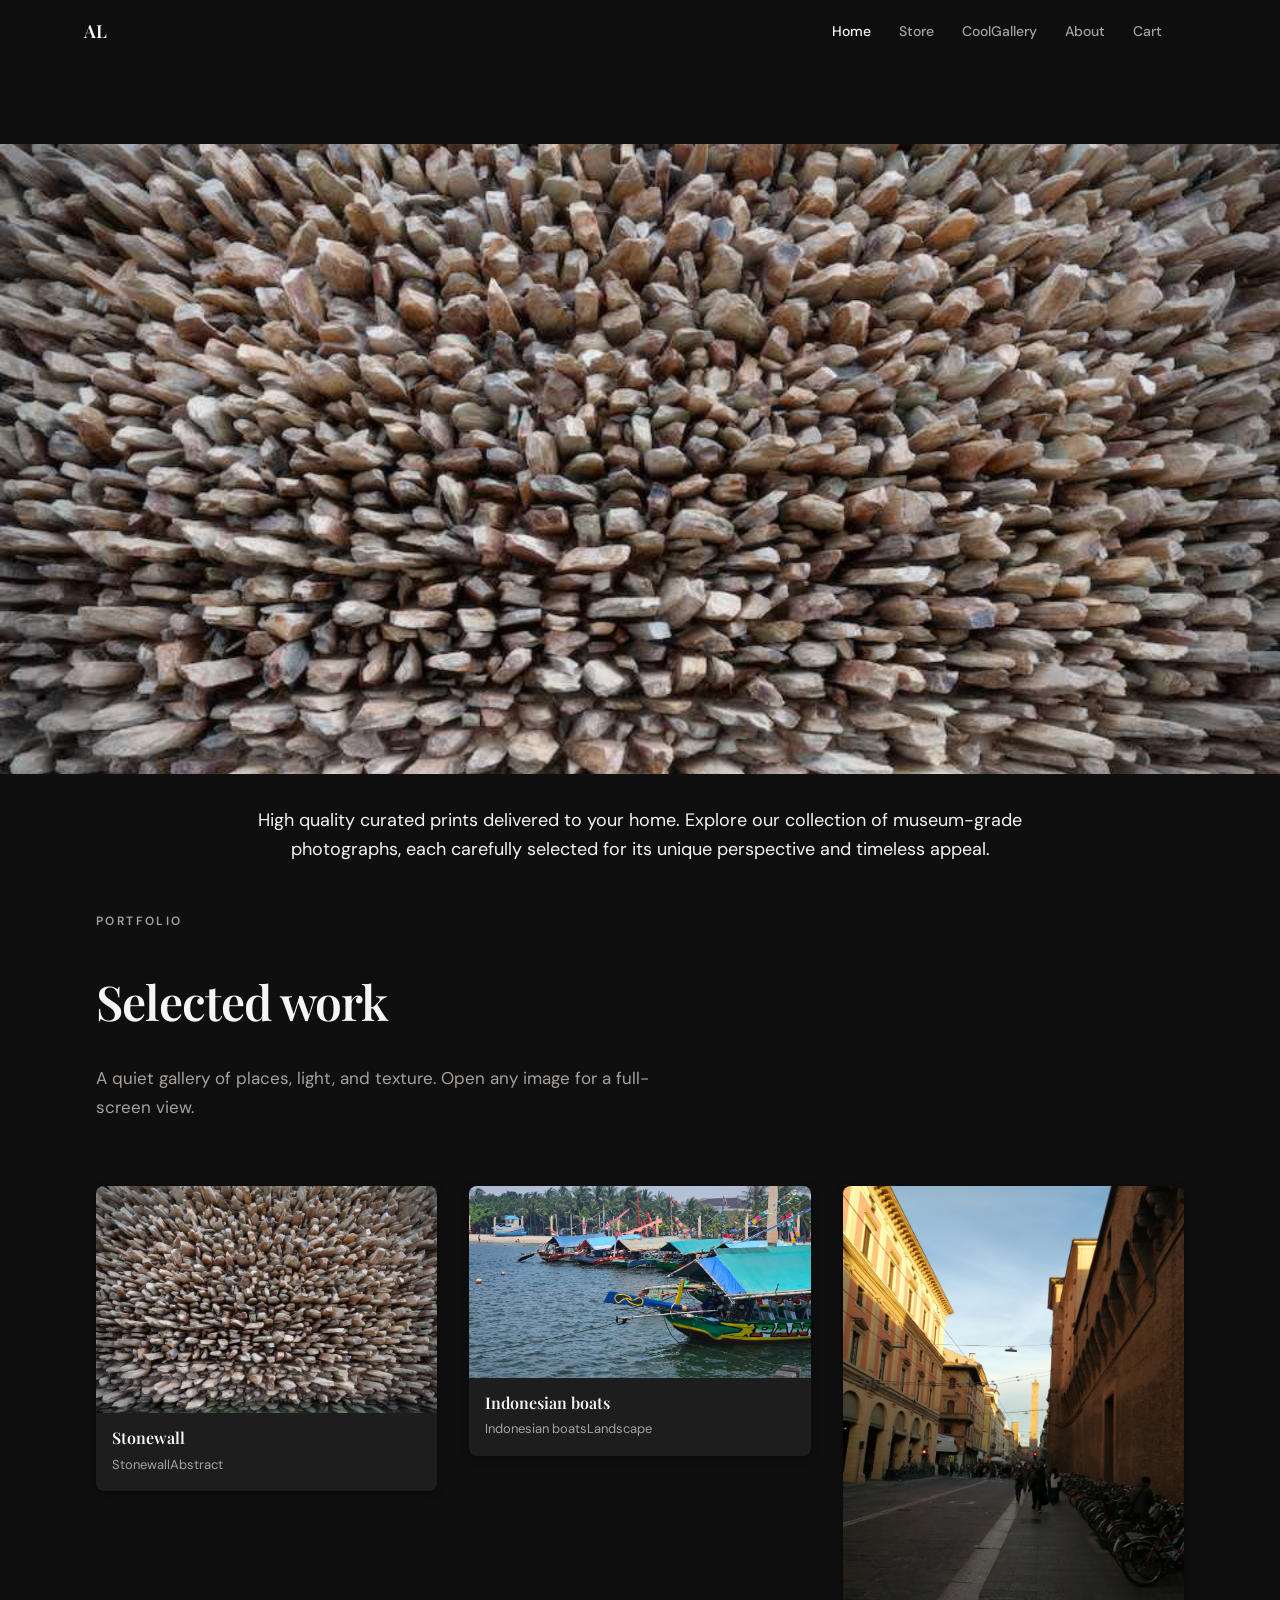
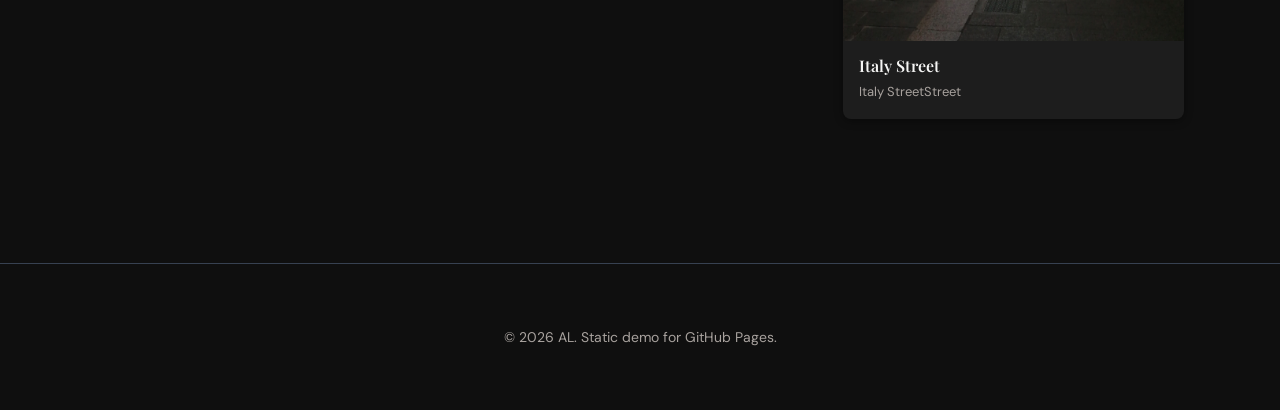
==== commit fe706f57: "udpates" ====
--- a/index.html
+++ b/index.html
@@ -37,28 +37,10 @@
           <a href="store.html" data-nav="store">Store</a>
           <a href="coolgallery.html" data-nav="coolgallery">CoolGallery</a>
           <a href="about.html" data-nav="about">About</a>
-          <button
-            type="button"
-            class="cart-btn"
-            aria-label="Open cart"
-            title="Cart"
-          >
-            <svg
-              width="22"
-              height="22"
-              viewBox="0 0 24 24"
-              fill="none"
-              stroke="currentColor"
-              stroke-width="1.75"
-              aria-hidden="true"
-            >
-              <path d="M6 6h15l-1.5 9h-12z" />
-              <path d="M6 6 5 3H2" />
-              <circle cx="9" cy="20" r="1" />
-              <circle cx="18" cy="20" r="1" />
-            </svg>
-            <span class="cart-btn__badge" aria-live="polite">0</span>
-          </button>
+          <a href="cart.html" data-nav="cart" class="cart-nav-link">
+            Cart
+            <span class="cart-badge" aria-live="polite">0</span>
+          </a>
         </nav>
       </div>
     </header>
--- a/style.css
+++ b/style.css
@@ -251,38 +251,23 @@
   color: var(--color-text);
 }
 
-.cart-btn {
+.cart-nav-link {
   position: relative;
   display: inline-flex;
   align-items: center;
+  gap: 0.35rem;
+}
+
+.cart-badge {
+  display: inline-flex;
+  align-items: center;
   justify-content: center;
-  width: 2.5rem;
-  height: 2.5rem;
-  margin-left: 0.25rem;
-  border: none;
-  border-radius: 0.375rem;
-  background: transparent;
-  color: var(--color-text);
-  cursor: pointer;
-  transition: background-color 0.2s ease;
-}
-
-.cart-btn:hover,
-.cart-btn:focus-visible {
-  background-color: rgba(245, 245, 244, 0.1);
-  outline: none;
-}
-
-.cart-btn__badge {
-  position: absolute;
-  top: 0.25rem;
-  right: 0.25rem;
-  min-width: 1.125rem;
-  height: 1.125rem;
+  min-width: 1rem;
+  height: 1rem;
   padding: 0 0.25rem;
   font-size: 0.625rem;
-  font-weight: 600;
-  line-height: 1.125rem;
+  font-weight: 700;
+  line-height: 1;
   text-align: center;
   color: #000;
   background: var(--color-text);
@@ -292,7 +277,7 @@
   transition: opacity 0.2s ease, transform 0.2s ease;
 }
 
-.cart-btn__badge.is-visible {
+.cart-badge.is-visible {
   opacity: 1;
   transform: scale(1);
 }
@@ -712,17 +697,207 @@
   margin: 0 0 1rem;
 }
 
-.cart-qty {
-  display: flex;
-  align-items: center;
+.cart-empty-state {
+  text-align: center;
+  padding: 3rem 2rem;
+}
+
+.cart-empty-state .cart-empty {
+  margin-bottom: 1.5rem;
+}
+
+.cart-page {
+  max-width: 900px;
+  margin: 0 auto;
+  padding: 2rem 1rem;
+}
+
+.cart-items {
+  list-style: none;
+  margin: 0 0 2rem;
+  padding: 0;
+}
+
+.cart-item {
+  display: grid;
+  grid-template-columns: 120px 1fr auto auto auto;
+  gap: 1.5rem;
+  align-items: center;
+  padding: 1.5rem;
+  margin-bottom: 1rem;
+  background: var(--color-surface);
+  border: 1px solid var(--color-border);
+  border-radius: 0.5rem;
+  transition: background-color 0.2s ease, box-shadow 0.2s ease;
+}
+
+.cart-item:hover {
+  background-color: rgba(29, 29, 29, 0.6);
+  box-shadow: 0 4px 12px rgba(0, 0, 0, 0.3);
+}
+
+.cart-item__media {
+  overflow: hidden;
+  border-radius: 0.375rem;
+  background: #2a2a2a;
+  aspect-ratio: 1;
+}
+
+.cart-item__media img {
+  width: 100%;
+  height: 100%;
+  object-fit: cover;
+  display: block;
+}
+
+.cart-item__details {
+  display: flex;
+  flex-direction: column;
   gap: 0.5rem;
 }
 
+.cart-item__title {
+  font-family: var(--font-serif);
+  font-size: 1rem;
+  font-weight: 600;
+  margin: 0;
+  color: var(--color-text);
+}
+
+.cart-item__price {
+  font-size: 0.875rem;
+  color: var(--color-muted);
+  margin: 0;
+}
+
+.cart-item__controls {
+  display: flex;
+  align-items: center;
+  gap: 1rem;
+}
+
+.qty-controls {
+  display: flex;
+  align-items: center;
+  gap: 0.5rem;
+  background: rgba(255, 255, 255, 0.08);
+  border-radius: 0.375rem;
+  padding: 0.25rem;
+}
+
+.qty-btn {
+  width: 2rem;
+  height: 2rem;
+  padding: 0;
+  display: flex;
+  align-items: center;
+  justify-content: center;
+  border: none;
+  background: transparent;
+  color: var(--color-text);
+  cursor: pointer;
+  font-weight: 600;
+  border-radius: 0.25rem;
+  transition: background-color 0.2s ease;
+}
+
+.qty-btn:hover {
+  background-color: rgba(255, 255, 255, 0.12);
+}
+
 .qty-val {
-  min-width: 1rem;
+  min-width: 2rem;
   text-align: center;
-  font-variant-numeric: tabular-nums;
-}
+  font-weight: 500;
+}
+
+.cart-item__subtotal {
+  font-weight: 600;
+  min-width: 6rem;
+  text-align: right;
+}
+
+.cart-item__remove {
+  width: 2.5rem;
+  height: 2.5rem;
+  padding: 0;
+  display: flex;
+  align-items: center;
+  justify-content: center;
+  border: none;
+  background: transparent;
+  color: var(--color-muted);
+  cursor: pointer;
+  font-size: 1.5rem;
+  border-radius: 0.375rem;
+  transition: color 0.2s ease, background-color 0.2s ease;
+  flex-shrink: 0;
+}
+
+.cart-item__remove:hover {
+  color: #f87171;
+  background-color: rgba(248, 113, 113, 0.1);
+}
+
+.cart-summary {
+  max-width: 400px;
+  margin-left: auto;
+  padding: 1.5rem;
+  background: var(--color-surface);
+  border: 1px solid var(--color-border);
+  border-radius: 0.5rem;
+}
+
+.cart-summary__row {
+  display: flex;
+  justify-content: space-between;
+  align-items: center;
+  margin-bottom: 1.5rem;
+  padding-bottom: 1rem;
+  border-bottom: 1px solid var(--color-border);
+}
+
+.cart-summary__label {
+  font-weight: 500;
+  color: var(--color-muted);
+}
+
+.cart-summary__value {
+  font-size: 1.375rem;
+  font-weight: 600;
+  color: var(--color-text);
+}
+
+.cart-page .cart-actions {
+  display: flex;
+  flex-direction: column;
+  gap: 1rem;
+  margin-top: 1.5rem;
+}
+
+.cart-page .cart-actions .btn {
+  width: 100%;
+}
+
+@media (max-width: 768px) {
+  .cart-item {
+    grid-template-columns: 100px 1fr auto;
+    gap: 1rem;
+  }
+
+  .cart-item__controls {
+    grid-column: 1 / -1;
+    justify-content: space-between;
+    margin-top: 0.5rem;
+    padding-top: 1rem;
+    border-top: 1px solid var(--color-border);
+  }
+
+  .cart-item__subtotal {
+    text-align: left;
+  }
+}
+
 .product-layout {
   display: grid;
   gap: 2rem;
@@ -841,6 +1016,10 @@
   border: 1px solid rgba(255, 255, 255, 0.08);
   box-shadow: 0 28px 80px rgba(0, 0, 0, 0.35);
   transition: transform 0.3s ease, opacity 0.3s ease;
+  user-select: none;
+  -webkit-user-select: none;
+  -moz-user-select: none;
+  -ms-user-select: none;
 }
 
 .coolgallery-card img {
@@ -936,11 +1115,14 @@
 }
 
 .coolgallery-result-card {
+  display: flex;
+  flex-direction: column;
   border-radius: 1rem;
   overflow: hidden;
   background: var(--color-surface);
   border: 1px solid var(--color-border);
   box-shadow: 0 18px 40px rgba(0, 0, 0, 0.22);
+  margin-bottom: 2rem;
 }
 
 .coolgallery-result-card img {
@@ -952,10 +1134,11 @@
   padding: 1rem;
 }
 
-.coolgallery-result-price {
-  margin-top: 0.75rem;
-  color: #38bdf8;
-  font-weight: 700;
+.coolgallery-result-actions {
+  display: flex;
+  flex-wrap: wrap;
+  gap: 0.75rem;
+  margin-top: 1rem;
 }
 
 .coolgallery-intro .page-title {
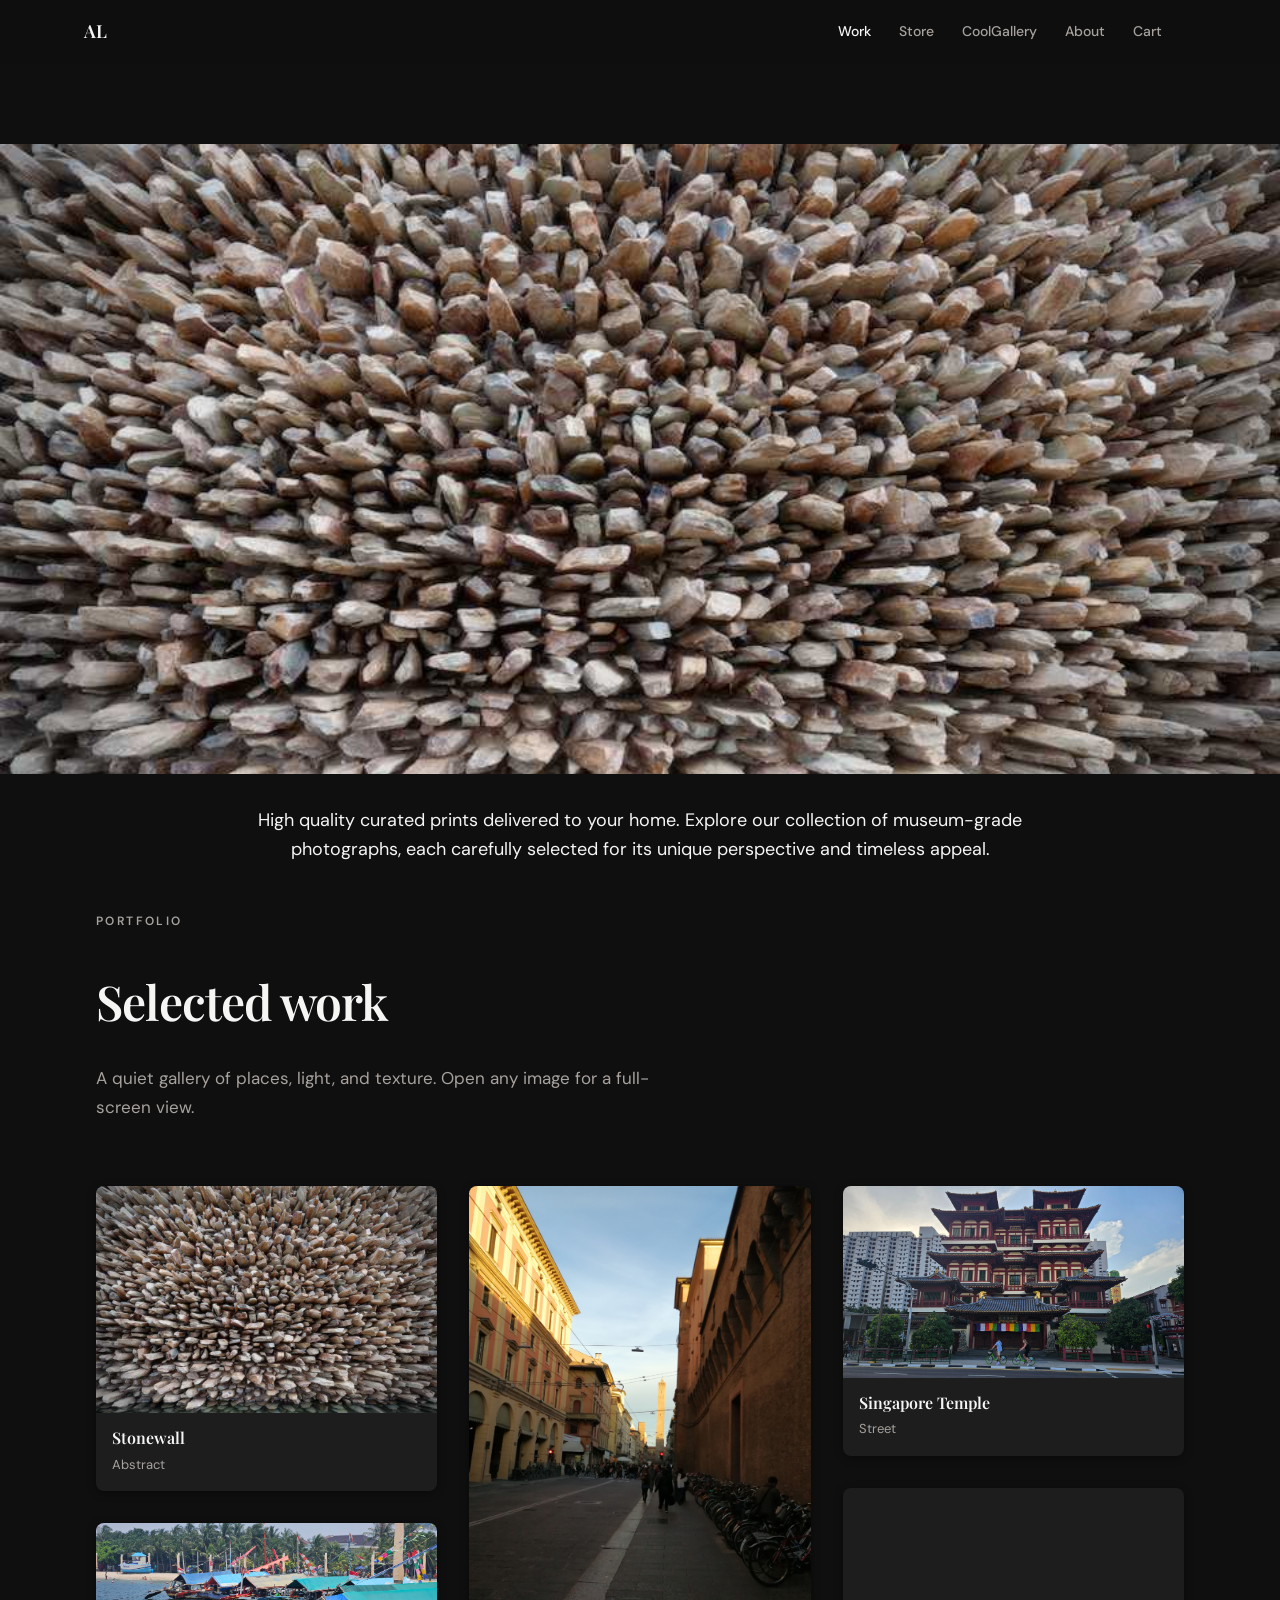
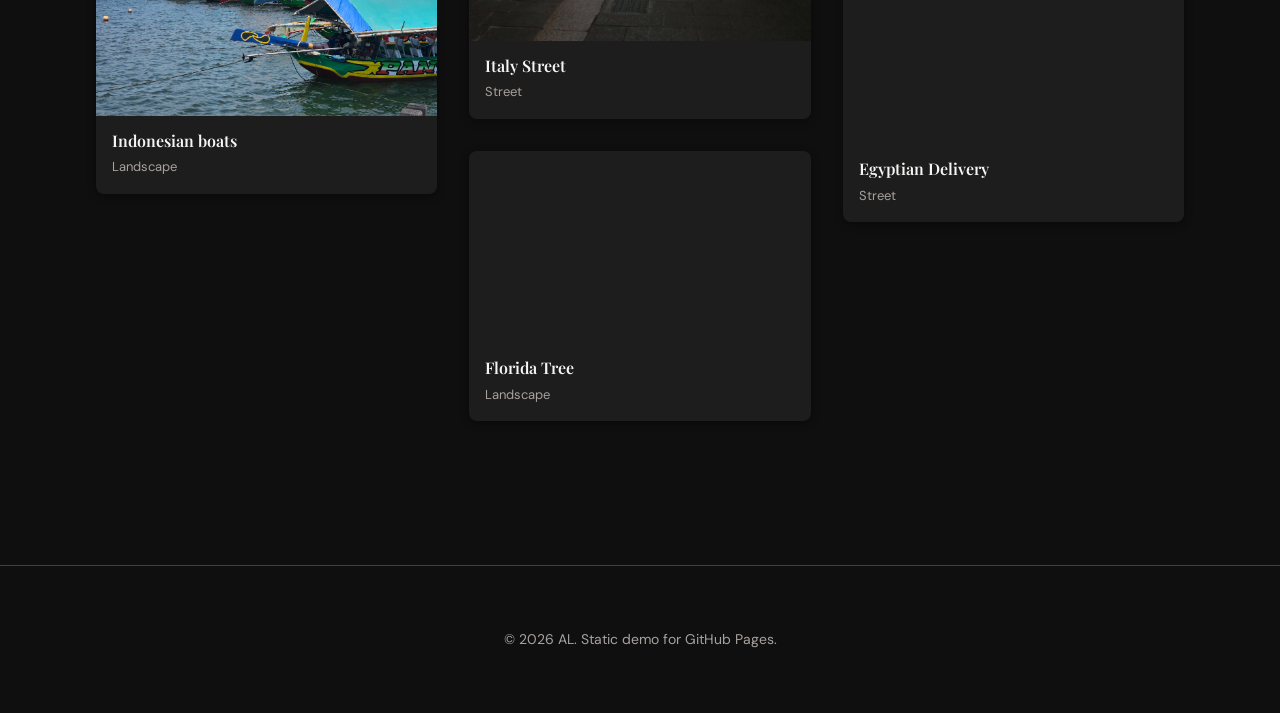
==== commit 0c79bcc1: "Phase 1: Refactor monolithic script.js into modular ES modules - Split ~650-line script.js into 9 fo" ====
--- a/index.html
+++ b/index.html
@@ -33,7 +33,7 @@
       <div class="site-header__inner">
         <a class="site-logo" href="index.html">AL</a>
         <nav class="site-nav" aria-label="Primary">
-          <a href="index.html" data-nav="home">Home</a>
+          <a href="index.html" data-nav="home">Work</a>
           <a href="store.html" data-nav="store">Store</a>
           <a href="coolgallery.html" data-nav="coolgallery">CoolGallery</a>
           <a href="about.html" data-nav="about">About</a>
@@ -75,6 +75,6 @@
       <p>© <span id="y"></span> AL. Static demo for GitHub Pages.</p>
     </footer>
     <script src="common.js" defer></script>
-    <script src="script.js" defer></script>
+    <script type="module" src="modules/app.js" defer></script>
   </body>
 </html>
--- a/style.css
+++ b/style.css
@@ -1148,3 +1148,45 @@
 .coolgallery-results .page-title {
   margin-top: 0;
 }
+
+/* Cart modal item styles */
+.cart-modal-item {
+  display: flex;
+  align-items: center;
+  justify-content: space-between;
+  gap: 0.5rem;
+  padding: 0.5rem 0;
+  border-bottom: 1px solid var(--color-border);
+}
+
+.cart-modal-item:last-child {
+  border-bottom: none;
+}
+
+.cart-modal-item-details {
+  flex-grow: 1;
+}
+
+/* Confirmation modal */
+.modal--confirm {
+  max-width: 24rem;
+}
+
+.modal--confirm h2 {
+  margin-bottom: 0.5rem;
+}
+
+.modal--confirm p {
+  margin-bottom: 1.5rem;
+}
+
+/* Broken image placeholder */
+.img-placeholder {
+  display: flex;
+  align-items: center;
+  justify-content: center;
+  min-height: 120px;
+  color: var(--color-muted);
+  font-size: 0.875rem;
+  text-align: center;
+}
